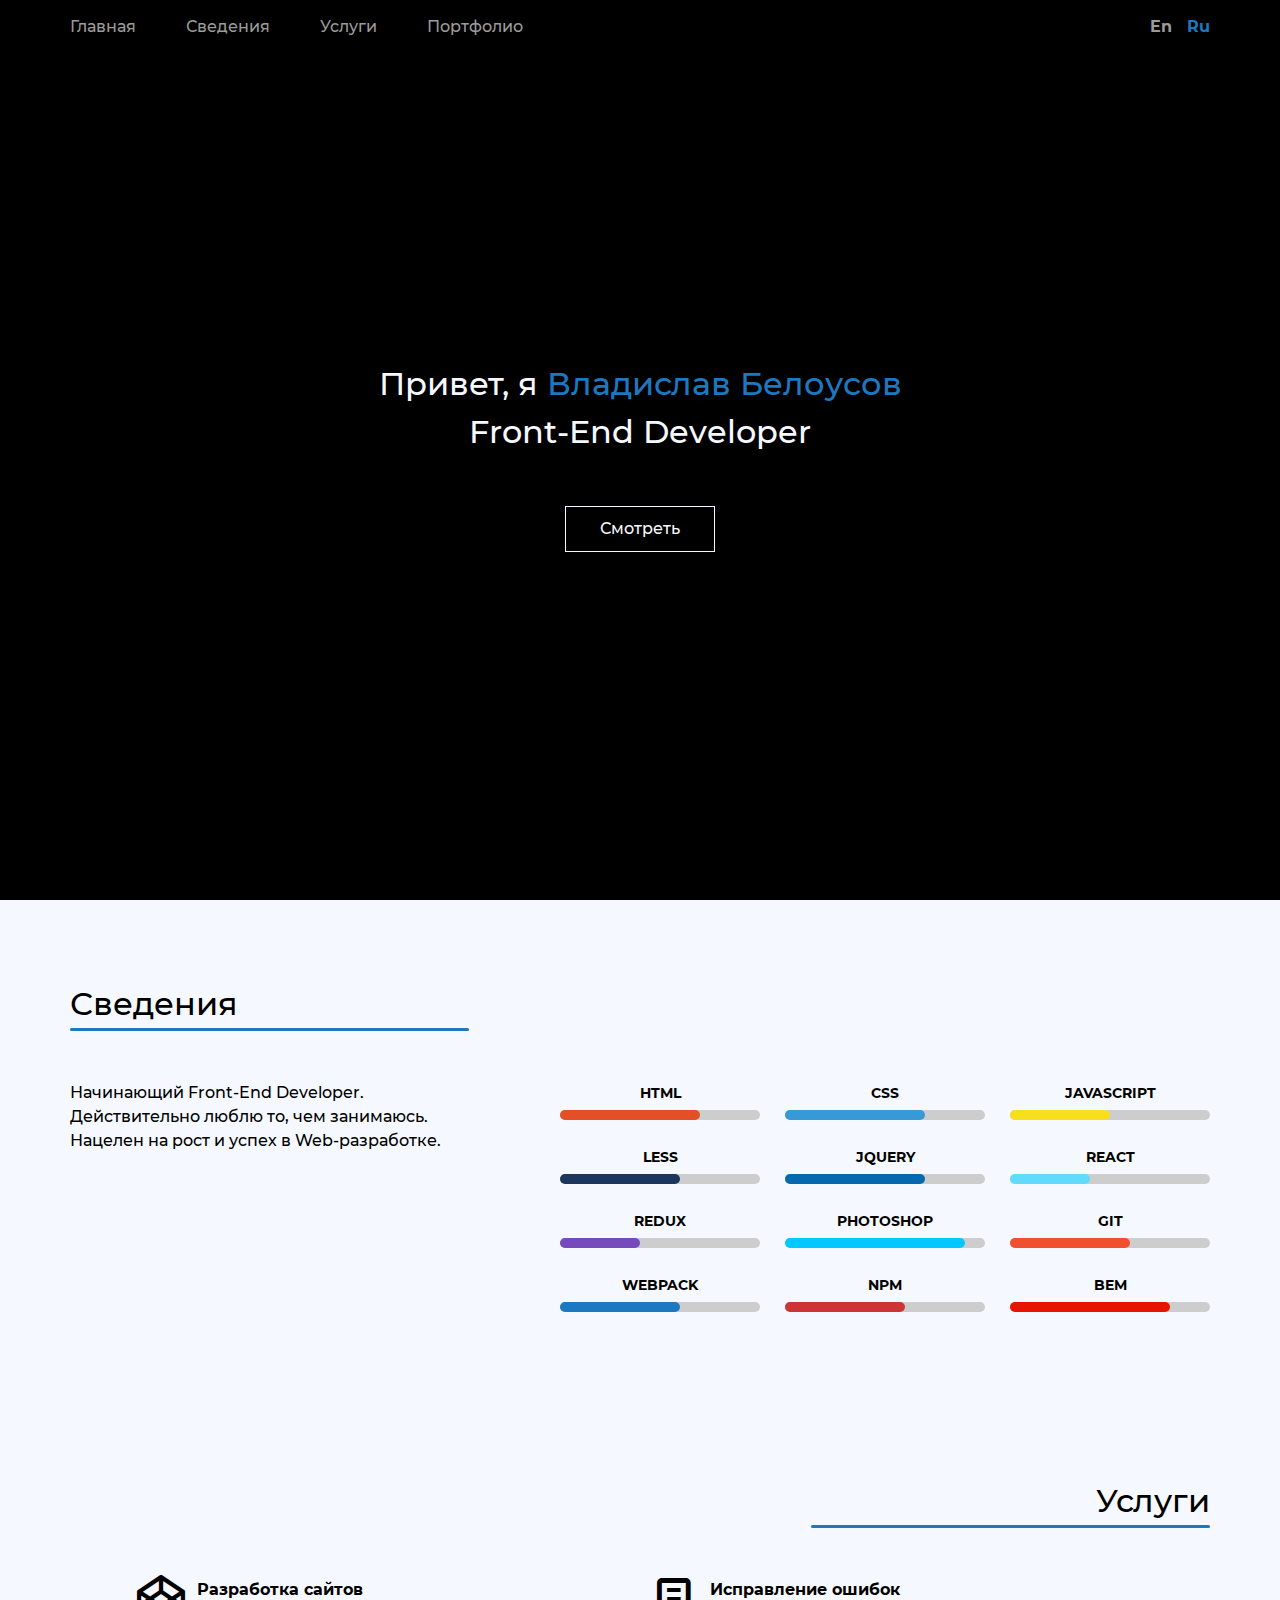
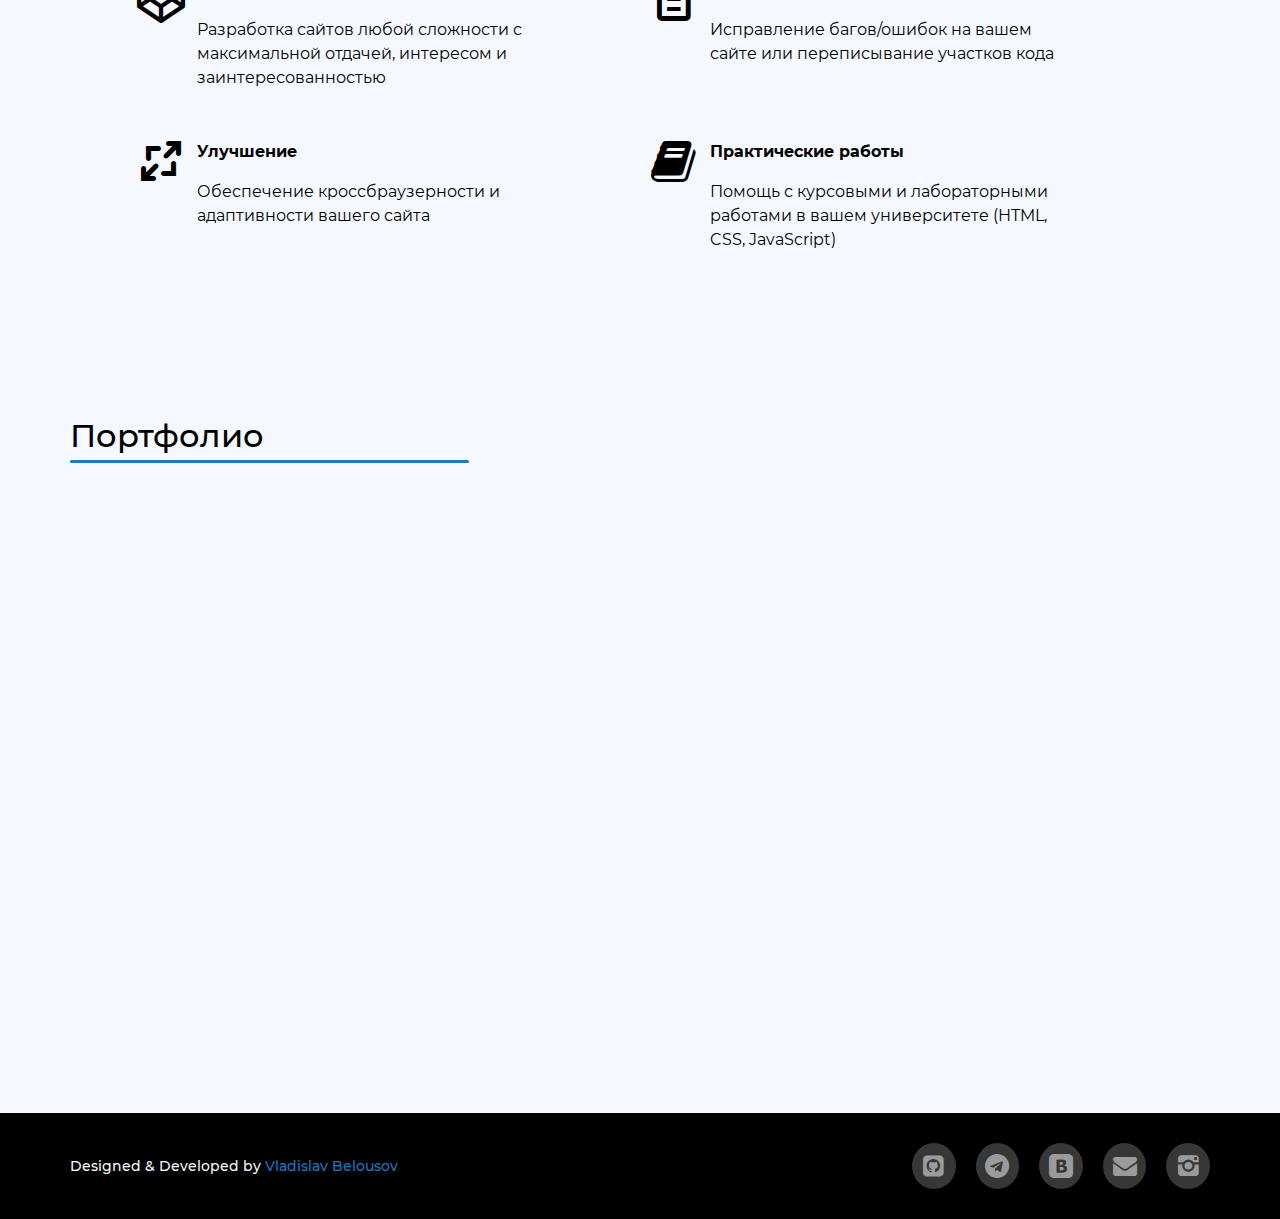
==== index.html @ 8ac00e5c "Source" ====
<!DOCTYPE html>
<html class="html" lang="ru">
  <head>
		<meta charset="UTF-8">
		<meta name="viewport" content="width=device-width, initial-scale=1">
		<meta name="author" content="Владислав Белоусов">
		<meta name="description" content="Портфолио Front-End Developer">
		<title>Владислав Белоусов</title>
		<link rel="icon" href="assets/media/images/ICO/favicon.ico">
		<link rel="stylesheet" href="assets/styles/index.css">
	</head>
	<body class="body">
	  <section class="nav">
			<div class="layout-center">
				<nav class="nav__body">
					<ul class="nav__list">
						<li class="nav__item">
							<a class="nav__link" href="#home">Главная</a>
						</li>
						<li class="nav__item">
							<a class="nav__link" href="#about">Сведения</a>
						</li>
						<li class="nav__item">
							<a class="nav__link" href="#service">Услуги</a>
						</li>
						<li class="nav__item">
							<a class="nav__link" href="#portfolio">Портфолио</a>
						</li>
					</ul>
					<div class="nav-menu">
						<div class="nav-menu__icon
						            icon_menu">
							<ul class="nav-menu__list">
								<li class="nav-menu__item">
									<a class="nav-menu__link"
										 href="#home">Главная</a>
								</li>
								<li class="nav-menu__item">
									<a class="nav-menu__link"
										 href="#about">Сведения</a>
								</li>
								<li class="nav-menu__item">
									<a class="nav-menu__link"
										 href="#service">Услуги</a>
								</li>
								<li class="nav-menu__item">
									<a class="nav-menu__link"
										 href="#portfolio">Портфолио</a>
								</li>
							</ul>
						</div>
					</div>
				</nav>
				<ul class="lng-switch">
					<li class="lng-switch__item
                     lng-switch__item_en">
						<a class="lng-switch__link" href="index_en.html">En</a>
					</li>
					<li class="lng-switch__item
					           lng-switch__item_active
                     lng-switch__item_ru">Ru</li>
				</ul>
			</div>
		</section>
	  <header class="header" id="home">
			<div class="header__wrap">
				<h1 class="header__caption">
					Привет, я <span class="txt_clr_blue">Владислав Белоусов</span><br>
					Front-End Developer
				</h1>
				<a class="header__btn" href="#about">Смотреть</a>
			</div>
		</header>
		<section class="section about" id="about">
			<div class="layout-center">
				<div class="caption-wrap
                    caption-wrap_pos_l">
					<h2 class="caption-wrap__subcaption">Сведения</h2>
					<hr class="caption-wrap__line">
				</div>
				<div class="about__wrap">
					<p class="about__body">
						Начинающий Front-End Developer.<br>
						Действительно люблю то, чем занимаюсь.<br>
						Нацелен на рост и успех в Web-разработке.
					</p>
					<ul class="skills">
						<li class="skills__item">
							<span class="skills__name">HTML</span>
							<div class="skills__prg">
								<div class="skills__prg_stage
						                skills__prg_stage_70
                            bgcl_html"></div>
							</div>
						</li>
						<li class="skills__item">
							<span class="skills__name">CSS</span>
							<div class="skills__prg">
								<div class="skills__prg_stage
						                skills__prg_stage_70
                            bgcl_css"></div>
							</div>
						</li>
						<li class="skills__item">
							<span class="skills__name">JavaScript</span>
							<div class="skills__prg">
								<div class="skills__prg_stage
						                skills__prg_stage_50
                            bgcl_js"></div>
							</div>
						</li>
						<li class="skills__item">
							<span class="skills__name">LESS</span>
							<div class="skills__prg">
								<div class="skills__prg_stage
						                skills__prg_stage_60
                            bgcl_less"></div>
							</div>
						</li>
						<li class="skills__item">
							<span class="skills__name">jQuery</span>
							<div class="skills__prg">
								<div class="skills__prg_stage
						                skills__prg_stage_70
                            bgcl_jq"></div>
							</div>
						</li>
						<li class="skills__item">
							<span class="skills__name">React</span>
							<div class="skills__prg">
								<div class="skills__prg_stage
						                skills__prg_stage_40
                            bgcl_react"></div>
							</div>
						</li>
						<li class="skills__item">
							<span class="skills__name">Redux</span>
							<div class="skills__prg">
								<div class="skills__prg_stage
						                skills__prg_stage_40
                            bgcl_redux"></div>
							</div>
						</li>
						<li class="skills__item">
							<span class="skills__name">Photoshop</span>
							<div class="skills__prg">
								<div class="skills__prg_stage
						                skills__prg_stage_90
                            bgcl_ps"></div>
							</div>
						</li>
						<li class="skills__item">
							<span class="skills__name">Git</span>
							<div class="skills__prg">
								<div class="skills__prg_stage
						                skills__prg_stage_60
                            bgcl_git"></div>
							</div>
						</li>
						<li class="skills__item">
							<span class="skills__name">WebPack</span>
							<div class="skills__prg">
								<div class="skills__prg_stage
						                skills__prg_stage_60
                            bgcl_wp"></div>
							</div>
						</li>
						<li class="skills__item">
							<span class="skills__name">NPM</span>
							<div class="skills__prg">
								<div class="skills__prg_stage
						                skills__prg_stage_60
                            bgcl_npm"></div>
							</div>
						</li>
						<li class="skills__item">
							<span class="skills__name">BEM</span>
							<div class="skills__prg">
								<div class="skills__prg_stage
						                skills__prg_stage_80
                            bgcl_bem"></div>
							</div>
						</li>
					</ul>
				</div>
			</div>
		</section>
		<section class="section service" id="service">
			<div class="layout-center">
				<div class="caption-wrap
                    caption-wrap_pos_r">
					<h2 class="caption-wrap__subcaption">Услуги</h2>
					<hr class="caption-wrap__line">
				</div>
				<ul class="service__list">
					<li class="service__item">
						<i class="service__icon
						          icon_feature-1"></i>
						<h3 class="service__caption">Разработка сайтов</h3>
						<p class="service__body">
							Разработка сайтов любой сложности с максимальной
							отдачей, интересом и заинтересованностью
						</p>
					</li>
					<li class="service__item">
						<i class="service__icon
						          icon_feature-2"></i>
						<h3 class="service__caption">Исправление ошибок</h3>
						<p class="service__body">
							Исправление багов/ошибок на вашем сайте или
							переписывание участков кода
						</p>
					</li>
					<li class="service__item">
						<i class="service__icon
						          icon_feature-3"></i>
						<h3 class="service__caption">Улучшение</h3>
						<p class="service__body">
							Обеспечение кроссбраузерности и адаптивности
							вашего сайта
						</p>
					</li>
					<li class="service__item">
						<i class="service__icon
						          icon_feature-4"></i>
						<h3 class="service__caption">Практические работы</h3>
						<p class="service__body">
							Помощь с курсовыми и лабораторными работами
							в вашем университете (HTML, CSS, JavaScript)
						</p>
					</li>
				</ul>
			</div>
		</section>
		<section class="section portfolio" id="portfolio">
			<div class="layout-center">
				<div class="caption-wrap
                    caption-wrap_pos_l">
					<h2 class="caption-wrap__subcaption">Портфолио</h2>
					<hr class="caption-wrap__line">
				</div>
				<ul class="portfolio__list">
					<li class="portfolio__item">
						<div class="portfolio__image"></div>
						<div class="portfolio__wrap">
							<h3 class="portfolio__name">Nerds</h3>
							<div class="portfolio__btn-wrap">
								<a class="portfolio__btn"
									 href="assets/projects/nerds/index.html">
									<i class="portfolio__icon
									          icon_watch"></i>
								</a>
								<a class="portfolio__btn"
									 href="https://github.com/JonnoDoe/nerds_prj_1">
									<i class="portfolio__icon
									          icon_github"></i>
								</a>
							</div>
							<ul class="portfolio__tech-list">
								<li class="portfolio__tech">
									<span class="portfolio__tech-name
									             cl_html">HTML</span>
									<span class="portfolio__tech-stage">30.6%</span>
								</li>
								<li class="portfolio__tech">
									<span class="portfolio__tech-name
									             cl_css">CSS</span>
									<span class="portfolio__tech-stage">69.4%</span>
								</li>
							</ul>
						</div>
					</li>
					<li class="portfolio__item">
						<div class="portfolio__image"></div>
						<div class="portfolio__wrap">
							<h3 class="portfolio__name">Techomart</h3>
							<div class="portfolio__btn-wrap">
								<a class="portfolio__btn"
									 href="assets/projects/technomart/index.html">
									<i class="portfolio__icon
									          icon_watch"></i>
								</a>
								<a class="portfolio__btn"
									 href="https://github.com/JonnoDoe/technomart_prj_2">
									<i class="portfolio__icon
									          icon_github"></i>
								</a>
							</div>
							<ul class="portfolio__tech-list">
								<li class="portfolio__tech">
									<span class="portfolio__tech-name
									             cl_html">HTML</span>
									<span class="portfolio__tech-stage">40.6%</span>
								</li>
								<li class="portfolio__tech">
									<span class="portfolio__tech-name
									             cl_css">CSS</span>
									<span class="portfolio__tech-stage">59.4%</span>
								</li>
							</ul>
						</div>
					</li>
					<li class="portfolio__item">
						<div class="portfolio__image"></div>
						<div class="portfolio__wrap">
							<h3 class="portfolio__name">Sedona</h3>
							<div class="portfolio__btn-wrap">
								<a class="portfolio__btn"
									 href="assets/projects/sedona/index.html">
									<i class="portfolio__icon
									          icon_watch"></i>
								</a>
								<a class="portfolio__btn"
									 href="https://github.com/JonnoDoe/sedona_prj_3">
									<i class="portfolio__icon
									          icon_github"></i>
								</a>
							</div>
							<ul class="portfolio__tech-list">
								<li class="portfolio__tech">
									<span class="portfolio__tech-name
									             cl_html">HTML</span>
									<span class="portfolio__tech-stage">40.2%</span>
								</li>
								<li class="portfolio__tech">
									<span class="portfolio__tech-name
									             cl_css">CSS</span>
									<span class="portfolio__tech-stage">59.8%</span>
								</li>
							</ul>
						</div>
					</li>
					<li class="portfolio__item">
						<div class="portfolio__image"></div>
						<div class="portfolio__wrap">
							<h3 class="portfolio__name">Gllacy</h3>
							<div class="portfolio__btn-wrap">
								<a class="portfolio__btn"
									 href="assets/projects/gllacy/index.html">
									<i class="portfolio__icon
									          icon_watch"></i>
								</a>
								<a class="portfolio__btn"
									 href="https://github.com/JonnoDoe/gllacy_prj_4">
									<i class="portfolio__icon
									          icon_github"></i>
								</a>
							</div>
							<ul class="portfolio__tech-list">
								<li class="portfolio__tech">
									<span class="portfolio__tech-name
									             cl_html">HTML</span>
									<span class="portfolio__tech-stage">45.1%</span>
								</li>
								<li class="portfolio__tech">
									<span class="portfolio__tech-name
									             cl_css">CSS</span>
									<span class="portfolio__tech-stage">54.9%</span>
								</li>
							</ul>
						</div>
					</li>
					<li class="portfolio__item">
						<div class="portfolio__image"></div>
						<div class="portfolio__wrap">
							<h3 class="portfolio__name">Person</h3>
							<div class="portfolio__btn-wrap">
								<a class="portfolio__btn"
									 href="assets/projects/person/index.html">
									<i class="portfolio__icon
									          icon_watch"></i>
								</a>
								<a class="portfolio__btn"
									 href="https://github.com/JonnoDoe/person_prj_5">
									<i class="portfolio__icon
									          icon_github"></i>
								</a>
							</div>
							<ul class="portfolio__tech-list">
								<li class="portfolio__tech">
									<span class="portfolio__tech-name
									             cl_html">HTML</span>
									<span class="portfolio__tech-stage">68.3%</span>
								</li>
								<li class="portfolio__tech">
									<span class="portfolio__tech-name
									             cl_css">CSS</span>
									<span class="portfolio__tech-stage">31.7%</span>
								</li>
							</ul>
						</div>
					</li>
					<li class="portfolio__item">
						<div class="portfolio__image"></div>
						<div class="portfolio__wrap">
							<h3 class="portfolio__name">Will be soon</h3>
						</div>
					</li>
				</ul>
			</div>
		</section>
		<footer class="footer">
			<div class="layout-center">
				<span class="footer__body">
					Designed & Developed by
					<span class="txt_clr_blue">Vladislav Belousov</span>
				</span>
				<ul class="footer__list">
					<li class="footer__item">
						<a class="footer__link" href="https://github.com/JonnoDoe">
							<i class="footer__icon
                        icon_github-square"></i>
						</a>
					</li>
					<li class="footer__item">
						<a class="footer__link" href="https://t.me/JonnoDoe">
							<i class="footer__icon
                        icon_telegram-square"></i>
						</a>
					</li>
					<li class="footer__item">
						<a class="footer__link" href="https://vk.com/v.belou98">
							<i class="footer__icon
                        icon_vk-square"></i>
						</a>
					</li>
					<li class="footer__item">
						<a class="footer__link" href="mailto:v.belou98@gmail.com">
							<i class="footer__icon
                        icon_mail-square"></i>
						</a>
					</li>
					<li class="footer__item">
						<a class="footer__link" href="https://www.instagram.com/v.belou98">
							<i class="footer__icon
                        icon_instagram-square"></i>
						</a>
					</li>
				</ul>
			</div>
		</footer>
	  <script src="assets/scripts/lib/jQuery.js"></script>
	  <script src="assets/scripts/index.js"></script>
	</body>
</html>
---- assets/styles/index.css ----
@import "other/reset.css";
@import "dep/fonts.css";
@import "../dep/fonts.css";
@import "../../dep/fonts.css";
@import "../../dep/fonts.css";
@import "../../dep/fonts.css";
@import "../../dep/fonts.css";
@import "../../dep/fonts.css";
@import "../../dep/fonts.css";
@import "../../../dep/fonts.css";
@import "../../../dep/fonts.css";
@import "../../../dep/fonts.css";
@import "../../../dep/fonts.css";
@import "../../../dep/fonts.css";
@import "../../../dep/fonts.css";
:root {
  -webkit-box-sizing: border-box;
  -moz-box-sizing: border-box;
  box-sizing: border-box;
}
*,
::before,
::after {
  -webkit-box-sizing: inherit;
  -moz-box-sizing: inherit;
  box-sizing: inherit;
}
.body {
  font-family: 'Montserrat Medium', 'Arial', sans-serif;
  font-size: 1rem;
  line-height: 1.5;
  color: #000000;
  background-color: #f5f9ff;
  -webkit-user-select: none;
  -moz-user-select: none;
  -ms-user-select: none;
  user-select: none;
}
.layout-center {
  max-width: 1140px;
  margin: 0 auto;
}
@media (max-width: 1200px) {
  .layout-center {
    max-width: 960px;
  }
}
@media (max-width: 1024px) {
  .layout-center {
    max-width: 768px;
  }
}
@media (max-width:  860px) {
  .layout-center {
    max-width: 100%;
    padding: 0 2.5em;
  }
}
@media (max-width:  620px) {
  .layout-center {
    max-width: 480px;
  }
}
@media (max-width:  550px) {
  .layout-center {
    max-width: 100%;
    padding: 0 1.25em;
  }
}
.disabled {
  display: none;
}
.txt_clr_blue {
  color: #1c78c0;
}
.cl_html {
  color: #e34f26;
}
.cl_css {
  color: #379ad6;
}
.cl_js {
  color: #f7df1e;
}
.cl_less {
  color: #1d365d;
}
.cl_jq {
  color: #0769ad;
}
.cl_react {
  color: #61dbfb;
}
.cl_redux {
  color: #764abc;
}
.cl_ps {
  color: #03c8ff;
}
.cl_git {
  color: #f1502f;
}
.cl_wp {
  color: #1c78c0;
}
.cl_npm {
  color: #cc3534;
}
.cl_bem {
  color: #e61400;
}
.bgcl_html {
  background-color: #e34f26;
}
.bgcl_css {
  background-color: #379ad6;
}
.bgcl_js {
  background-color: #f7df1e;
}
.bgcl_less {
  background-color: #1d365d;
}
.bgcl_jq {
  background-color: #0769ad;
}
.bgcl_react {
  background-color: #61dbfb;
}
.bgcl_redux {
  background-color: #764abc;
}
.bgcl_ps {
  background-color: #03c8ff;
}
.bgcl_git {
  background-color: #f1502f;
}
.bgcl_wp {
  background-color: #1c78c0;
}
.bgcl_npm {
  background-color: #cc3534;
}
.bgcl_bem {
  background-color: #e61400;
}
.caption-wrap {
  display: flex;
  flex-wrap: wrap;
  flex-flow: column wrap;
  justify-content: center;
  align-items: center;
  padding-bottom: 3.125em;
}
.caption-wrap_pos_l {
  justify-content: flex-start;
  align-items: flex-start;
  text-align: left;
}
.caption-wrap_pos_r {
  justify-content: flex-end;
  align-items: flex-end;
  text-align: right;
}
.caption-wrap__subcaption {
  font-size: 2rem;
}
.caption-wrap__line {
  width: 35%;
  height: 0.1875em;
  margin: 0;
  border: none;
  border-radius: 0.625em;
  background-color: #1c78c0;
}
@media (max-width:  860px) {
  .caption-wrap__line {
    width: 50%;
  }
}
@media (max-width:  550px) {
  .caption-wrap__line {
    width: 70%;
  }
}
@media (max-width:  360px) {
  .caption-wrap__line {
    width: 80%;
  }
}
.section {
  padding: 5em 0;
}
@media (max-width:  860px) {
  .section {
    padding: 3.75em 0;
  }
}
@media (max-width:  550px) {
  .section {
    padding: 3.75em 0 0 0;
  }
}
.flex_row {
  display: flex;
  flex-wrap: wrap;
  flex-flow: row wrap;
}
.flex_column {
  display: flex;
  flex-wrap: wrap;
  flex-flow: column wrap;
}
.bg {
  background-size: cover;
  background-position: center;
  background-repeat: no-repeat;
}
.trans {
  transition: 0.3s all ease;
}
.nav {
  position: fixed;
  z-index: 999;
  width: 100%;
  padding: 0.9375em 0;
  background-color: #000000;
}
.nav .layout-center,
.nav__list {
  display: flex;
  flex-wrap: wrap;
  flex-flow: row wrap;
  justify-content: space-between;
  align-items: center;
}
.nav__item {
  position: relative;
  padding-bottom: 0.3125em;
  margin: 0 3.125em -0.3125em 0;
}
.nav__item:last-of-type {
  margin-right: 0;
}
.nav__item:hover::after {
  width: 60%;
  -webkit-transform: scale(1);
  -moz-transform: scale(1);
  -ms-transform: scale(1);
  -o-transform: scale(1);
  transform: scale(1);
  opacity: 1;
  transition: all 0.3s ease;
}
.nav__item:hover .nav__link {
  color: #f5f9ff;
  transition: all 0.3s ease;
}
.nav__item::after {
  content: '';
  position: absolute;
  bottom: 0.1875em;
  display: block;
  width: 0;
  height: 0.1875em;
  border-radius: 0.625em;
  background-color: #1c78c0;
  opacity: 0;
}
.nav__link {
  text-decoration: none;
  color: #9b9b9b;
}
.nav-menu {
  display: none;
}
.lng-switch {
  display: flex;
  flex-wrap: wrap;
  flex-flow: row wrap;
  justify-content: space-between;
  align-items: center;
  width: 3.75em;
}
.lng-switch__item {
  font-family: 'Montserrat Bold', 'Arial', sans-serif;
}
.lng-switch__item_active {
  color: #1c78c0;
}
.lng-switch__link {
  text-decoration: none;
  color: #9b9b9b;
}
.lng-switch__link:hover {
  color: #f5f9ff;
  transition: all 0.3s ease;
}
.header {
  position: relative;
  height: 100vh;
  text-align: center;
  color: #f5f9ff;
  background-color: #000000;
}
.header__wrap {
  display: flex;
  flex-wrap: wrap;
  flex-flow: column wrap;
  justify-content: center;
  align-items: center;
  position: absolute;
  top: 40%;
  width: 100%;
}
.header__caption {
  margin-bottom: 1.5625em;
  font-size: 2rem;
}
.header__btn {
  display: block;
  width: 9.375em;
  padding: 0.625em;
  border: 1px solid #f5f9ff;
  text-decoration: none;
  color: #f5f9ff;
}
.header__btn:hover {
  color: #000000;
  background-color: #f5f9ff;
  transition: all 0.3s ease;
}
.about__wrap {
  display: flex;
  flex-wrap: wrap;
  flex-flow: row wrap;
  justify-content: space-between;
  align-items: baseline;
}
.about__body {
  width: 25em;
}
.skills {
  display: flex;
  flex-wrap: wrap;
  flex-flow: row wrap;
  justify-content: space-between;
  align-items: center;
  width: 40.625em;
}
.skills__item {
  width: 12.5em;
  margin-bottom: 1.25em;
  text-align: center;
}
.skills__item:nth-of-type(10),
.skills__item:nth-of-type(11),
.skills__item:nth-of-type(12) {
  margin-bottom: 0;
}
.skills__name {
  font-family: 'Montserrat Bold', 'Arial', sans-serif;
  font-size: 0.875rem;
  text-transform: uppercase;
}
.skills__prg,
.skills__prg_stage {
  height: 0.625em;
  border-radius: 0.3125em;
}
.skills__prg {
  position: relative;
  margin: 0.3125em 0;
  background-color: #cdcdcd;
}
.skills__prg_stage_10 {
  width: 10%;
}
.skills__prg_stage_20 {
  width: 20%;
}
.skills__prg_stage_30 {
  width: 30%;
}
.skills__prg_stage_40 {
  width: 40%;
}
.skills__prg_stage_50 {
  width: 50%;
}
.skills__prg_stage_60 {
  width: 60%;
}
.skills__prg_stage_70 {
  width: 70%;
}
.skills__prg_stage_80 {
  width: 80%;
}
.skills__prg_stage_90 {
  width: 90%;
}
.skills__prg_stage_100 {
  width: 100%;
}
.service__list {
  display: flex;
  flex-wrap: wrap;
  flex-flow: row wrap;
  justify-content: center;
  align-items: baseline;
}
.service__item {
  position: relative;
  flex-basis: 45%;
  padding-left: 4.375em;
  margin-bottom: 3.125em;
  text-align: left;
}
.service__item:nth-of-type(3),
.service__item:nth-of-type(4) {
  margin-bottom: 0;
}
.service__icon {
  position: absolute;
  left: 0;
  top: -0.3125em;
  font-size: 3rem;
}
.service__caption {
  margin-bottom: 1rem;
  font-family: 'Montserrat Bold', 'Arial', sans-serif;
}
.service__body {
  width: 80%;
  font-family: 'Montserrat Regular', 'Arial', sans-serif;
}
.portfolio__list {
  display: flex;
  flex-wrap: wrap;
  flex-flow: row wrap;
  justify-content: center;
  align-items: center;
}
.portfolio__item,
.portfolio__image,
.portfolio__wrap {
  width: 21.875em;
  height: 15.625em;
}
.portfolio__item {
  position: relative;
  margin: 1.25em 1.25em 0 0;
  overflow: hidden;
}
.portfolio__item:hover {
  box-shadow: 3px 3px 10px 0 #696969;
}
.portfolio__item:hover .portfolio__image {
  -webkit-transform: scale(1.2);
  -moz-transform: scale(1.2);
  -ms-transform: scale(1.2);
  -o-transform: scale(1.2);
  transform: scale(1.2);
  transition: all 0.3s ease;
}
.portfolio__item:hover .portfolio__wrap {
  opacity: 1;
  transition: all 0.3s ease;
}
.portfolio__item:nth-of-type(1),
.portfolio__item:nth-of-type(2),
.portfolio__item:nth-of-type(3) {
  margin-top: 0;
}
.portfolio__item:nth-of-type(3n) {
  margin-right: 0;
}
.portfolio__item:nth-of-type(1) .portfolio__image {
  background-image: url('../../../media/images/PNG/prj_nerds.png');
}
.portfolio__item:nth-of-type(2) .portfolio__image {
  background-image: url('../../../media/images/PNG/prj_technomart.png');
}
.portfolio__item:nth-of-type(3) .portfolio__image {
  background-image: url('../../../media/images/PNG/prj_sedona.png');
}
.portfolio__item:nth-of-type(4) .portfolio__image {
  background-image: url('../../../media/images/PNG/prj_gllacy.png');
}
.portfolio__item:nth-of-type(5) .portfolio__image {
  background-image: url('../../../media/images/PNG/prj_person.png');
}
.portfolio__image {
  position: absolute;
  z-index: 1;
  background-size: cover;
  background-repeat: no-repeat;
  background-position: center;
}
.portfolio__wrap {
  display: flex;
  flex-wrap: wrap;
  flex-flow: column wrap;
  justify-content: space-between;
  align-items: center;
  position: absolute;
  z-index: 2;
  padding: 1.875em 0.625em 0.625em;
  color: #f5f9ff;
  background-color: rgba(0, 0, 0, 0.7);
  opacity: 0;
}
.portfolio__name {
  font-family: 'Montserrat Bold', 'Arial', sans-serif;
  text-transform: uppercase;
}
.portfolio__btn {
  display: flex;
  flex-wrap: wrap;
  flex-flow: column wrap;
  justify-content: center;
  align-items: center;
  width: 3.125em;
  height: 3.125em;
  border-radius: 50%;
  color: #f5f9ff;
  background-color: #373737;
}
.portfolio__btn:first-of-type {
  margin-right: 1.25em;
}
.portfolio__btn:hover {
  background-color: #1c78c0;
  cursor: pointer;
  transition: all 0.3s ease;
}
.portfolio__btn:hover .portfolio__icon {
  color: #f5f9ff;
  transition: all 0.3s ease;
}
.portfolio__btn-wrap {
  display: flex;
  flex-wrap: wrap;
  flex-flow: row wrap;
  justify-content: center;
  align-items: center;
}
.portfolio__icon {
  font-size: 1.5rem;
  color: #9b9b9b;
}
.portfolio__tech {
  margin-right: 0.71428571em;
  font-size: 0.875rem;
}
.portfolio__tech:last-of-type {
  margin-right: 0;
}
.portfolio__tech-list {
  display: flex;
  flex-wrap: wrap;
  flex-flow: row wrap;
  justify-content: flex-start;
  align-items: center;
  width: 100%;
}
.footer {
  padding: 1.875em 0;
  background-color: #000000;
}
.footer .layout-center {
  display: flex;
  flex-wrap: wrap;
  flex-flow: row wrap;
  justify-content: space-between;
  align-items: center;
}
.footer__body {
  font-size: 0.875rem;
  color: #f5f9ff;
}
.footer__list {
  display: flex;
  flex-wrap: wrap;
  flex-flow: row wrap;
  justify-content: center;
  align-items: center;
}
.footer__item {
  padding: 0.3125em;
  margin-right: 1.25em;
  border-radius: 50%;
  background-color: #373737;
}
.footer__item:last-of-type {
  margin-right: 0;
}
.footer__item:hover {
  background-color: #1c78c0;
  transition: all 0.3s ease;
}
.footer__item:hover .footer__icon {
  color: #f5f9ff;
  transition: all 0.3s ease;
}
.footer__link {
  display: block;
  width: 100%;
  height: 100%;
}
.footer__icon {
  font-size: 1.5rem;
  color: #9b9b9b;
}
@media (max-width:  860px) {
  .nav__item {
    margin-right: 1.5625em;
  }
}
@media (max-width:  620px) {
  .nav {
    padding: 0.3125em;
  }
  .nav__list {
    display: none;
  }
  .nav-menu {
    display: inline-block;
  }
  .nav-menu__icon {
    position: relative;
    font-size: 2rem;
    color: #f5f9ff;
  }
  .nav-menu__icon:hover {
    color: #1c78c0;
    transition: all 0.3s ease;
  }
  .nav-menu__icon:hover .nav-menu__list {
    width: 6.25em;
    opacity: 1;
    cursor: pointer;
    transition: all 0.3s ease;
  }
  .nav-menu__list {
    position: absolute;
    width: 0;
    background-color: #000000;
    opacity: 0;
  }
  .nav-menu__item {
    display: flex;
    flex-wrap: wrap;
    flex-flow: row wrap;
    justify-content: flex-start;
    align-items: center;
    padding: 0.3125em;
    border-bottom: 1px solid #373737;
  }
  .nav-menu__item:hover {
    border-bottom-color: #1c78c0;
    cursor: pointer;
    transition: all 0.3s ease;
  }
  .nav-menu__item:hover .nav-menu__link {
    color: #f5f9ff;
    cursor: pointer;
    transition: all 0.3s ease;
  }
  .nav-menu__item:last-of-type {
    border-bottom: 0;
  }
  .nav-menu__link {
    display: block;
    width: 100%;
    height: 100%;
    font-family: 'Montserrat Medium', 'Arial', sans-serif;
    font-size: 1rem;
    text-decoration: none;
    color: #9b9b9b;
  }
}
@media (max-width:  550px) {
  .header__caption {
    font-size: 1.5rem;
  }
  .header__btn {
    font-size: 0.875rem;
  }
  .header .txt_clr_blue::before {
    content: ' ';
    display: block;
  }
}
@media (max-width: 1200px) {
  .about__wrap {
    flex-flow: column wrap;
    justify-content: center;
    align-items: center;
  }
  .about__body {
    align-self: flex-start;
    width: 100%;
    margin-bottom: 3.125em;
  }
}
@media (max-width:  860px) {
  .about .skills {
    justify-content: space-evenly;
    width: 100%;
  }
  .about .skills__item {
    width: 35%;
  }
  .about .skills__item:nth-of-type(10) {
    margin-bottom: 1.25em;
  }
}
@media (max-width:  620px) {
  .about .skills {
    justify-content: space-between;
  }
  .about .skills__item {
    width: 45%;
  }
}
@media (max-width:  550px) {
  .about .skills {
    justify-content: center;
  }
  .about .skills__item {
    width: 70%;
    margin-bottom: 1.25em;
  }
  .about .skills__item:last-of-type {
    margin-bottom: 0;
  }
}
@media (max-width: 1200px) {
  .service__body {
    width: 85%;
  }
}
@media (max-width: 1024px) {
  .service__list {
    justify-content: center;
    align-items: center;
  }
  .service__item {
    flex-basis: 70%;
  }
  .service__item:nth-of-type(3) {
    margin-bottom: 3.125em;
  }
  .service__body {
    width: 100%;
  }
}
@media (max-width:  860px) {
  .service__item {
    flex-basis: 75%;
  }
}
@media (max-width:  620px) {
  .service__item {
    flex-basis: 100%;
  }
}
@media (max-width: 1200px) {
  .portfolio__item:nth-of-type(3) {
    margin-top: 1.25em;
  }
  .portfolio__item:nth-of-type(3n) {
    margin-right: 1.25em;
  }
  .portfolio__item:nth-of-type(1),
  .portfolio__item:nth-of-type(2) {
    margin-top: 0;
  }
  .portfolio__item:nth-of-type(2n) {
    margin-right: 0;
  }
}
@media (max-width:  860px) {
  .portfolio__item,
  .portfolio__image,
  .portfolio__wrap {
    width: 28.125em;
    height: 18.75em;
  }
  .portfolio__item {
    margin: 1.25em 0 0 0;
  }
  .portfolio__item:nth-of-type(2) {
    margin-top: 1.25em;
  }
  .portfolio__item:nth-of-type(3n) {
    margin-right: 0;
  }
}
@media (max-width:  620px) {
  .portfolio__item {
    width: 100%;
    height: 15.625em;
  }
  .portfolio__image,
  .portfolio__wrap {
    width: 100%;
    height: 15.625em;
  }
}
@media (max-width:  550px) {
  .portfolio {
    padding-bottom: 3.75em;
  }
  .portfolio__item {
    width: 90%;
    height: 13.75em;
  }
  .portfolio__image,
  .portfolio__wrap {
    width: 100%;
    height: 13.75em;
  }
}
@media (max-width:  360px) {
  .portfolio {
    padding-bottom: 3.75em;
  }
  .portfolio__item {
    width: 100%;
    height: 12.5em;
  }
  .portfolio__image,
  .portfolio__wrap {
    width: 100%;
    height: 12.5em;
  }
}
@media (max-width:  860px) {
  .footer .layout-center {
    justify-content: center;
  }
  .footer__body {
    flex-basis: 100%;
    margin-bottom: 1.25em;
    text-align: center;
  }
}
@media (max-width:  360px) {
  .footer__body {
    text-align: center;
  }
  .footer .txt_clr_blue::before {
    content: ' ';
    display: block;
  }
  .footer__item {
    padding: 0;
    margin-right: 0.9375em;
    background-color: unset;
  }
  .footer__item:hover {
    background-color: unset;
  }
  .footer__icon {
    font-size: 1.125rem;
  }
}
/*# sourceMappingURL=index.css.map */
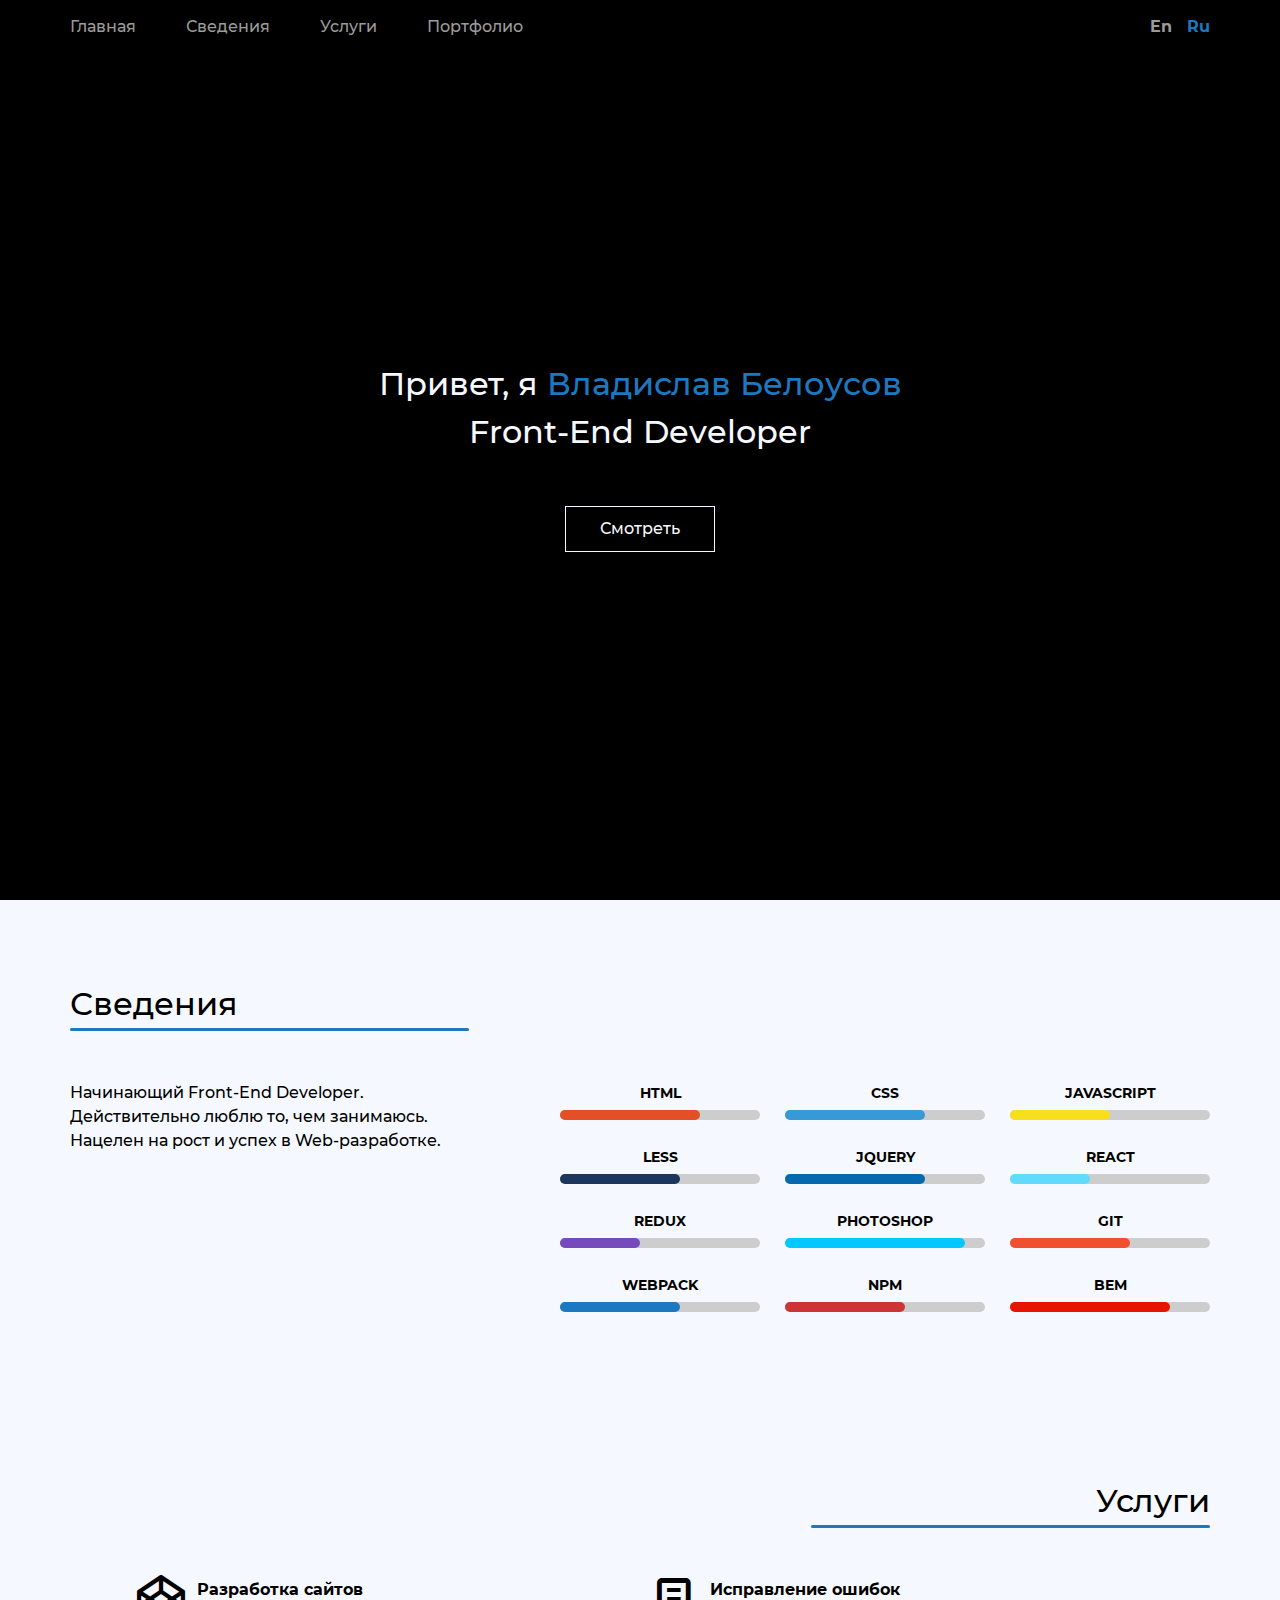
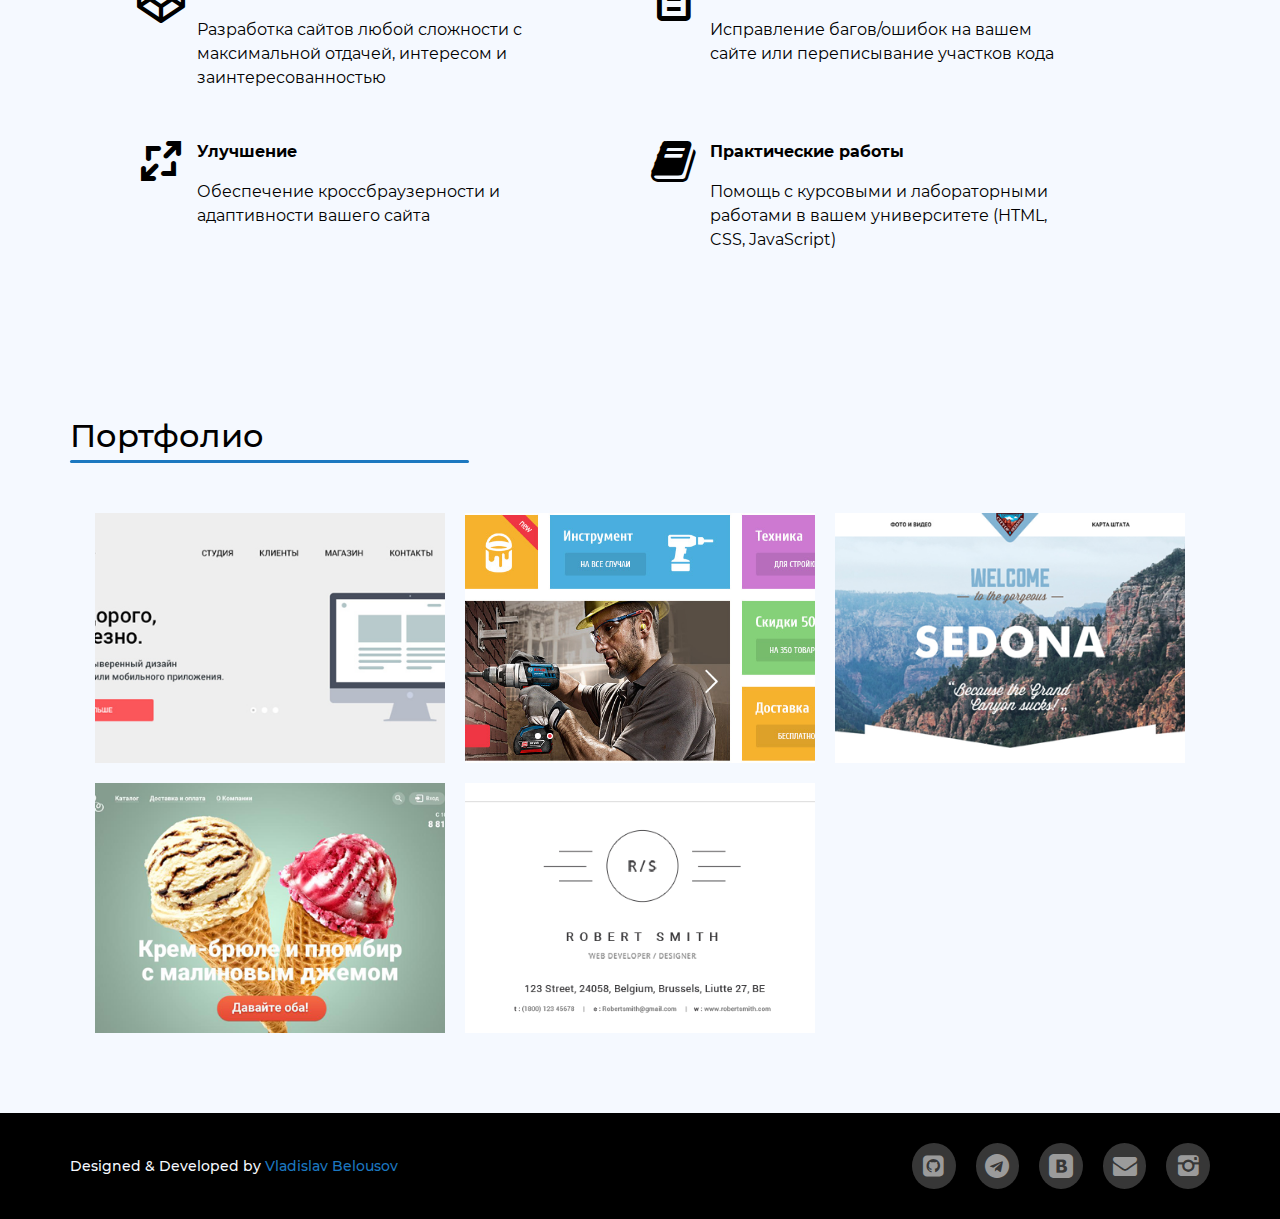
==== commit bc65577d: "Add .ico" ====
--- a/index.html
+++ b/index.html
@@ -6,7 +6,8 @@
 		<meta name="author" content="Владислав Белоусов">
 		<meta name="description" content="Портфолио Front-End Developer">
 		<title>Владислав Белоусов</title>
-		<link rel="icon" href="assets/media/images/ICO/favicon.ico">
+		<link rel="shortcut icon"
+					href="https://jonnodoe.github.io/assets/media/ICO/favicon.ico">
 		<link rel="stylesheet" href="assets/styles/index.css">
 	</head>
 	<body class="body">
--- a/assets/styles/index.css
+++ b/assets/styles/index.css
@@ -478,19 +478,19 @@
   margin-right: 0;
 }
 .portfolio__item:nth-of-type(1) .portfolio__image {
-  background-image: url('../../../media/images/PNG/prj_nerds.png');
+  background-image: url('https://jonnodoe.github.io/assets/media/images/PNG/prj_nerds.png');
 }
 .portfolio__item:nth-of-type(2) .portfolio__image {
-  background-image: url('../../../media/images/PNG/prj_technomart.png');
+  background-image: url('https://jonnodoe.github.io/assets/media/images/PNG/prj_technomart.png');
 }
 .portfolio__item:nth-of-type(3) .portfolio__image {
-  background-image: url('../../../media/images/PNG/prj_sedona.png');
+  background-image: url('https://jonnodoe.github.io/assets/media/images/PNG/prj_sedona.png');
 }
 .portfolio__item:nth-of-type(4) .portfolio__image {
-  background-image: url('../../../media/images/PNG/prj_gllacy.png');
+  background-image: url('https://jonnodoe.github.io/assets/media/images/PNG/prj_gllacy.png');
 }
 .portfolio__item:nth-of-type(5) .portfolio__image {
-  background-image: url('../../../media/images/PNG/prj_person.png');
+  background-image: url('https://jonnodoe.github.io/assets/media/images/PNG/prj_person.png');
 }
 .portfolio__image {
   position: absolute;
